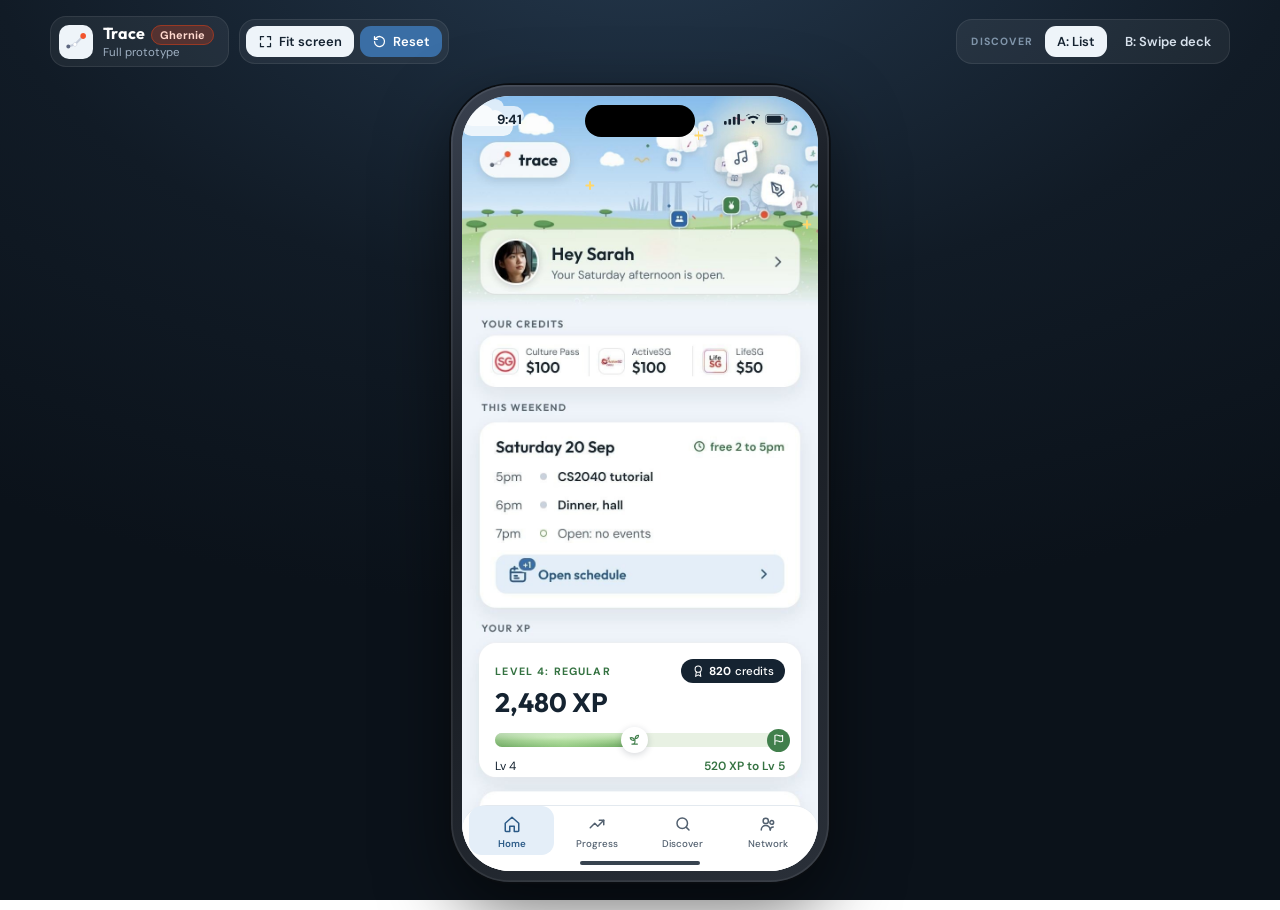
==== index.html @ 28329517 "Trace web prototype Figma-exported screens with hotspots (data.js, player.js), coded native screens " ====
<!doctype html>
<html lang="en">
<head>
<meta charset="utf-8">
<meta name="viewport" content="width=device-width, initial-scale=1">
<title>Trace</title>
<meta name="description" content="Trace helps young people in Singapore restart hobbies they paused, and turns what they do into a record that counts.">
<meta property="og:type" content="website">
<meta property="og:site_name" content="Trace">
<meta property="og:title" content="Trace: restart your hobbies, keep the proof">
<meta property="og:description" content="Find a session that fits your free time, log your progress, and export a Skills Transcript. An IS211 prototype by G13T5.">
<meta property="og:url" content="https://trace.ghernie.com/">
<meta property="og:image" content="https://trace.ghernie.com/assets/icon-512.png">
<meta name="twitter:card" content="summary">
<meta name="theme-color" content="#eef4f9">
<link rel="icon" href="assets/mark_lg.svg" type="image/svg+xml">
<script>
/* trace.ghernie.com opens the full app. ?v=a or ?v=b picks the Discover version. */
(function(){ var q = new URLSearchParams(location.search), v = q.get('v');
  location.replace('full/' + ((v === 'a' || v === 'b') ? '?v=' + v : '') + location.hash); })();
</script>
<style>body{margin:0;background:#eef4f9;font:16px system-ui;color:#152331;display:flex;align-items:center;justify-content:center;height:100vh}</style>
</head>
<body><a href="full/">Open Trace</a></body>
</html>
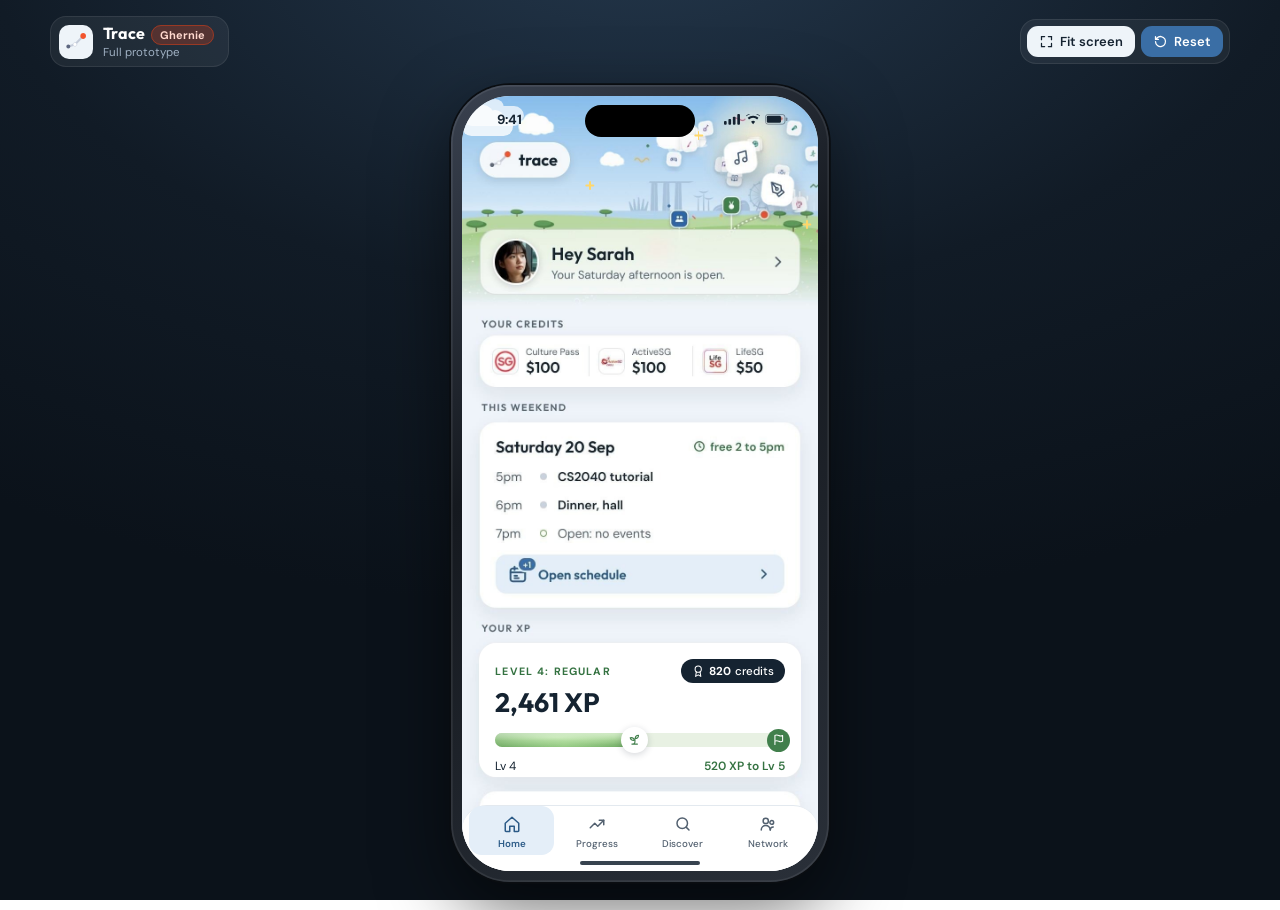
==== commit fe25a59d: "Keep only the Discover list, remove swipe deck and version switch, prune unused images, stop preload" ====
--- a/index.html
+++ b/index.html
@@ -15,9 +15,8 @@
 <meta name="theme-color" content="#eef4f9">
 <link rel="icon" href="assets/mark_lg.svg" type="image/svg+xml">
 <script>
-/* trace.ghernie.com opens the full app. ?v=a or ?v=b picks the Discover version. */
-(function(){ var q = new URLSearchParams(location.search), v = q.get('v');
-  location.replace('full/' + ((v === 'a' || v === 'b') ? '?v=' + v : '') + location.hash); })();
+/* trace.ghernie.com opens the full app. */
+location.replace('full/' + location.hash);
 </script>
 <style>body{margin:0;background:#eef4f9;font:16px system-ui;color:#152331;display:flex;align-items:center;justify-content:center;height:100vh}</style>
 </head>
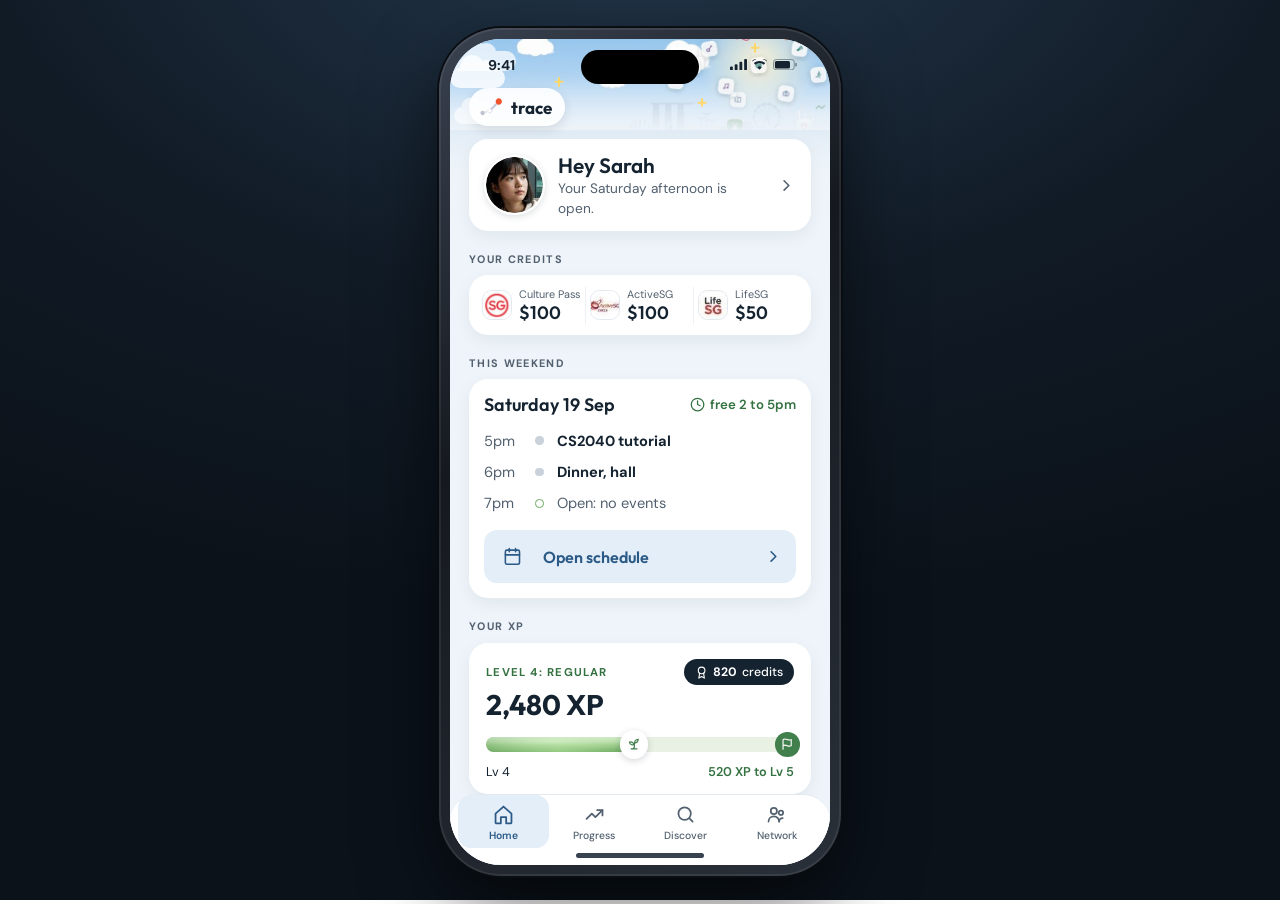
==== commit 15dfb17f: "Rebuild Home, Trace Me, Rewards, Schedule, Trace Match, Platforms, Groups and the Discover sheets in" ====
--- a/index.html
+++ b/index.html
@@ -10,13 +10,16 @@
 <meta property="og:title" content="Trace: restart your hobbies, keep the proof">
 <meta property="og:description" content="Find a session that fits your free time, log your progress, and export a Skills Transcript. An IS211 prototype by G13T5.">
 <meta property="og:url" content="https://trace.ghernie.com/">
-<meta property="og:image" content="https://trace.ghernie.com/assets/icon-512.png">
-<meta name="twitter:card" content="summary">
+<meta property="og:image" content="https://trace.ghernie.com/assets/og.png">
+<meta property="og:image:width" content="1200">
+<meta property="og:image:height" content="630">
+<meta property="og:image:alt" content="The Trace app home screen beside the line: Restart your hobbies. Keep the proof.">
+<meta name="twitter:card" content="summary_large_image">
 <meta name="theme-color" content="#eef4f9">
 <link rel="icon" href="assets/mark_lg.svg" type="image/svg+xml">
 <script>
 /* trace.ghernie.com opens the full app. */
-location.replace('full/' + location.hash);
+location.replace('full/' + location.search + location.hash);   // keeps ?demo
 </script>
 <style>body{margin:0;background:#eef4f9;font:16px system-ui;color:#152331;display:flex;align-items:center;justify-content:center;height:100vh}</style>
 </head>
